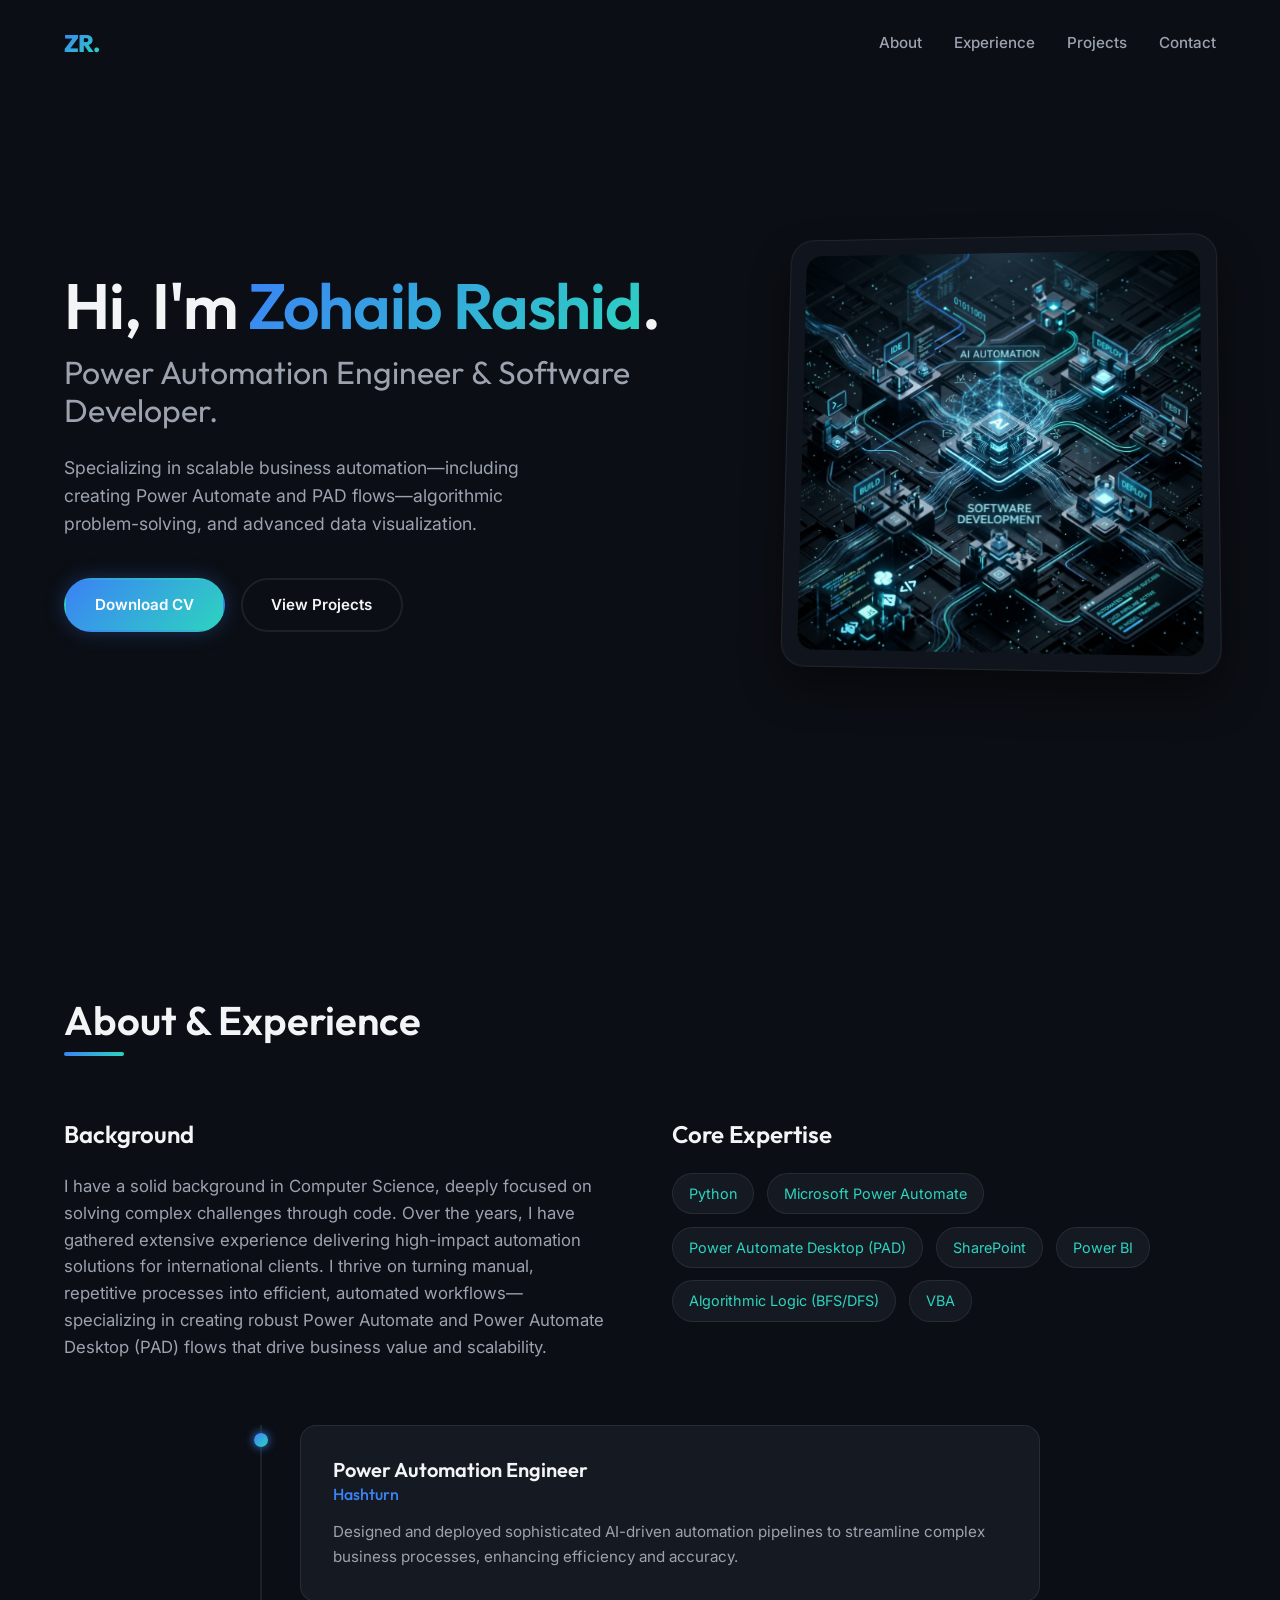
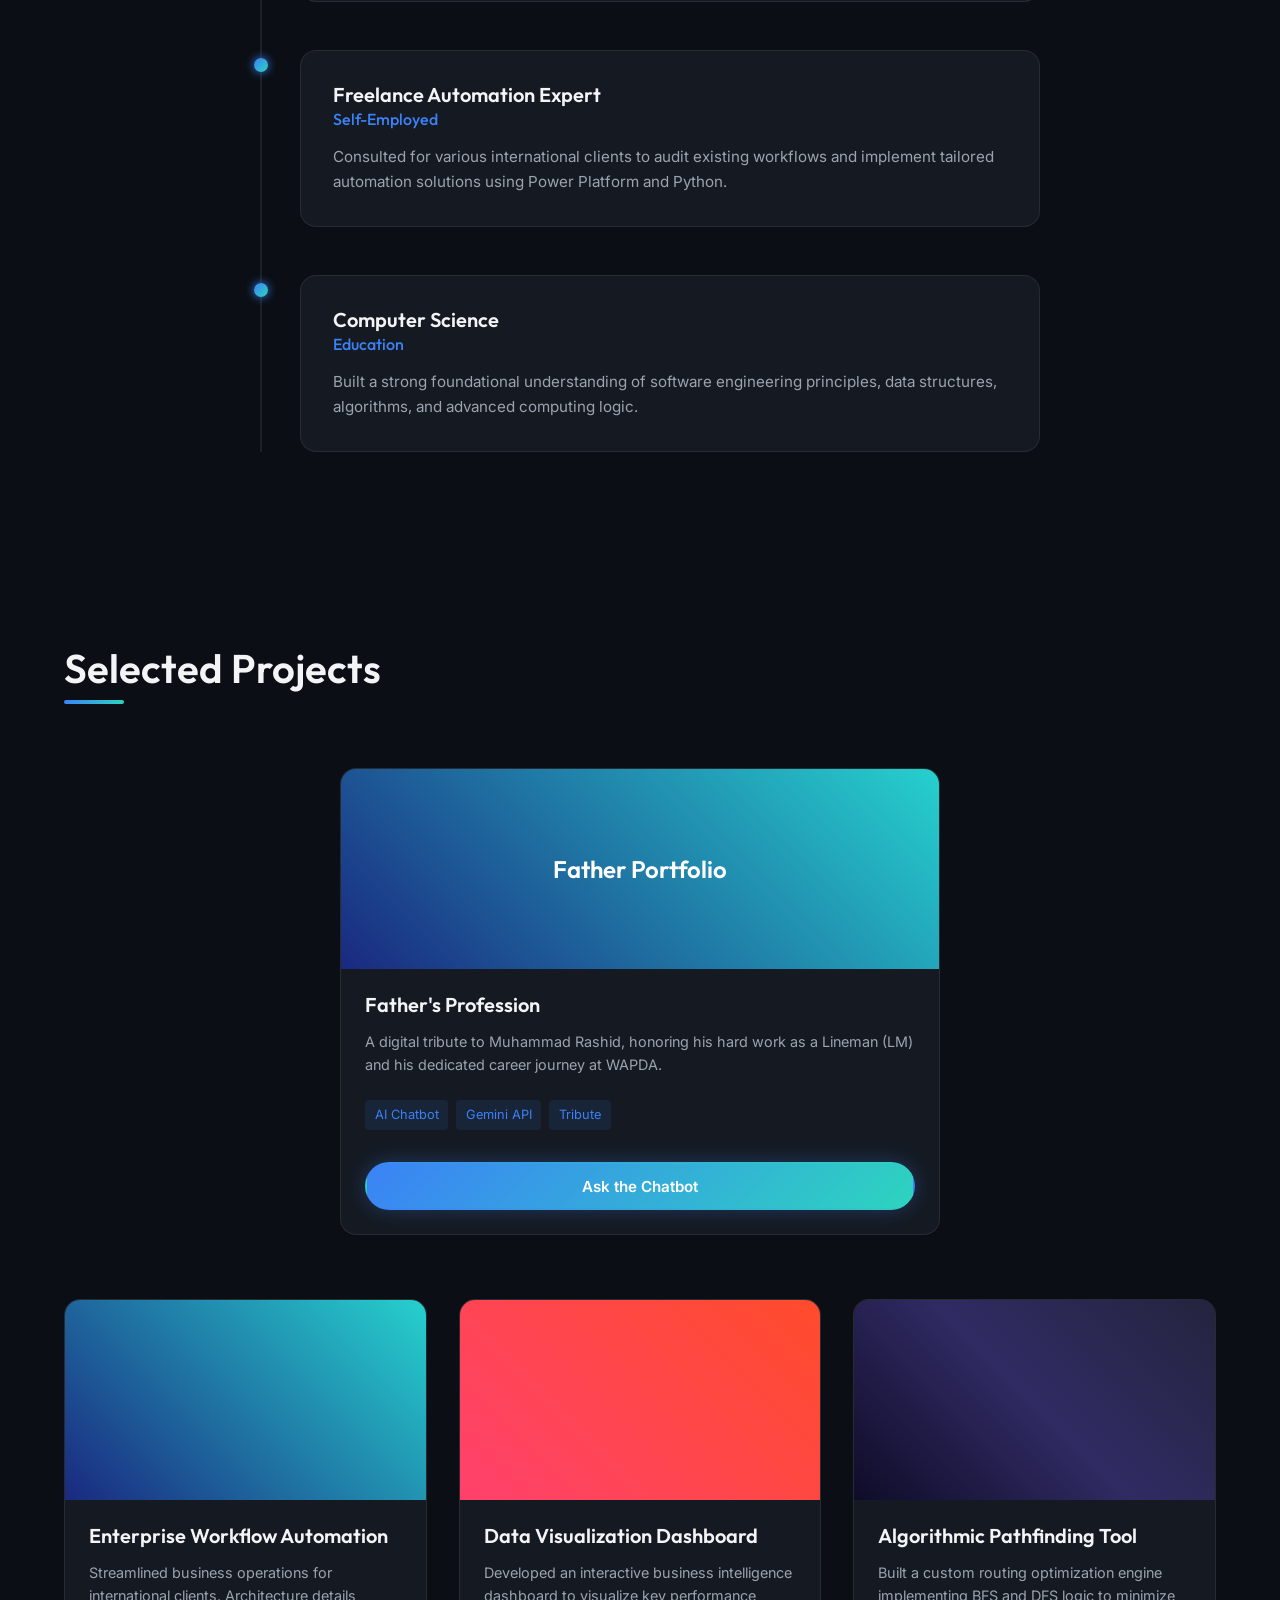
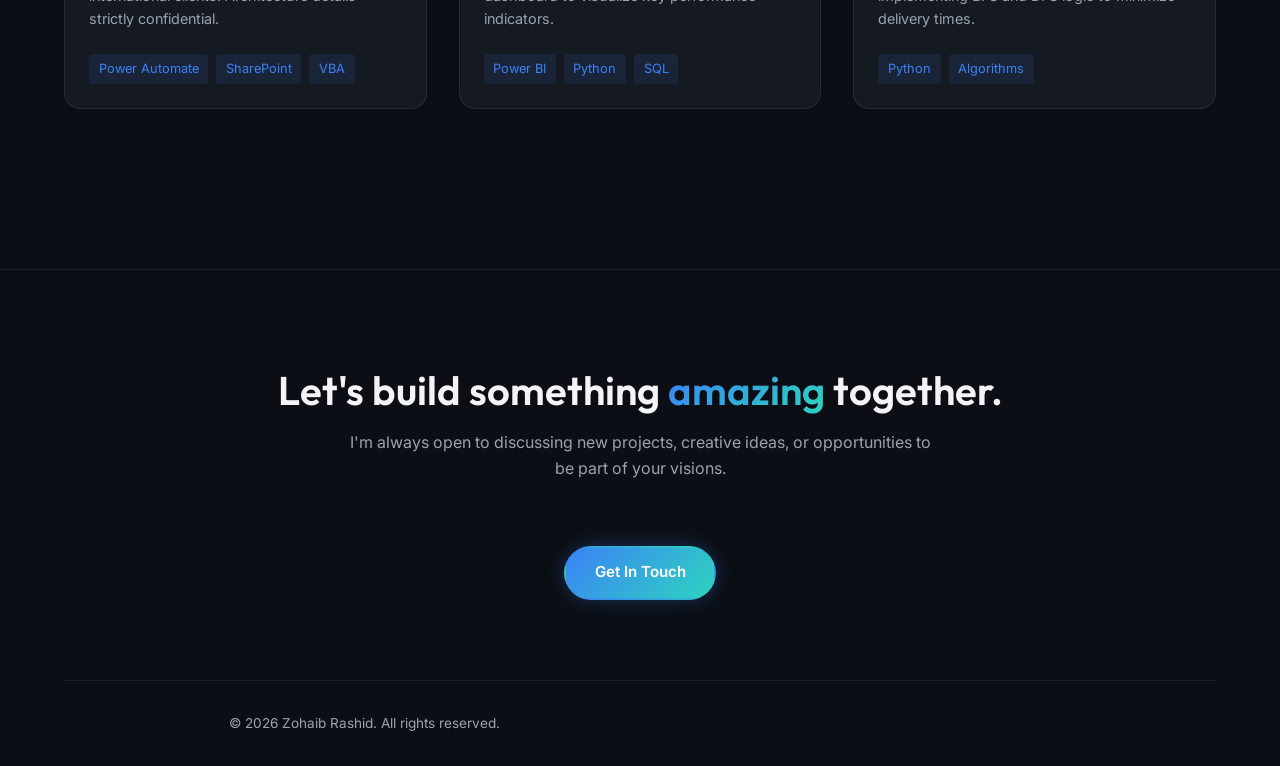
==== index.html @ 33fb885e "ZohaibRashid portfolio initial commit" ====
<!DOCTYPE html>
<html lang="en">
<head>
    <meta charset="UTF-8">
    <meta name="viewport" content="width=device-width, initial-scale=1.0">
    <meta name="description" content="Zohaib Rashid - Power Automation Engineer & Software Developer">
    <title>Zohaib Rashid | Portfolio</title>
    <!-- Google Fonts -->
    <link rel="preconnect" href="https://fonts.googleapis.com">
    <link rel="preconnect" href="https://fonts.gstatic.com" crossorigin>
    <link href="https://fonts.googleapis.com/css2?family=Outfit:wght@300;400;600;800&family=Inter:wght@300;400;500;600&display=swap" rel="stylesheet">
    <link rel="stylesheet" href="css/style.css">
</head>
<body>
    <!-- Header & Navigation -->
    <header id="header">
        <div class="container header-container">
            <div class="logo">
                <a href="#">ZR.</a>
            </div>
            <nav class="nav-links">
                <a href="#about">About</a>
                <a href="#experience">Experience</a>
                <a href="#projects">Projects</a>
                <a href="#contact">Contact</a>
            </nav>
            <div class="menu-toggle" id="mobile-menu">
                <span class="bar"></span>
                <span class="bar"></span>
                <span class="bar"></span>
            </div>
        </div>
    </header>

    <!-- Hero Section -->
    <section id="hero" class="hero-section">
        <div class="container hero-container">
            <div class="hero-content">
                <h1 class="animate-up">Hi, I'm <span class="highlight">Zohaib Rashid</span>.</h1>
                <h2 class="animate-up delay-1">Power Automation Engineer & Software Developer.</h2>
                <p class="animate-up delay-2">Specializing in scalable business automation—including creating Power Automate and PAD flows—algorithmic problem-solving, and advanced data visualization.</p>
                <div class="hero-buttons animate-up delay-3">
                    <a href="https://drive.google.com/file/d/1PL34IgERYpr03kIQ3vM1Sn13y4dw1L2f/view?usp=sharing" target="_blank" rel="noopener noreferrer" class="btn btn-primary">Download CV</a>
                    <a href="#projects" class="btn btn-secondary">View Projects</a>
                </div>
            </div>
            <div class="hero-visual animate-fade delay-4">
                <div class="glass-container">
                    <img src="assets/hero_placeholder.png" alt="Tech Abstract 3D" id="hero-img">
                </div>
            </div>
        </div>
    </section>

    <!-- About & Experience Section -->
    <section id="about" class="about-section">
        <div class="container">
            <div class="section-header scroll-reveal">
                <h2>About & Experience</h2>
                <div class="line"></div>
            </div>
            
            <div class="about-grid">
                <!-- Bio -->
                <div class="bio scroll-reveal">
                    <h3>Background</h3>
                    <p>I have a solid background in Computer Science, deeply focused on solving complex challenges through code. Over the years, I have gathered extensive experience delivering high-impact automation solutions for international clients. I thrive on turning manual, repetitive processes into efficient, automated workflows—specializing in creating robust Power Automate and Power Automate Desktop (PAD) flows that drive business value and scalability.</p>
                </div>

                <!-- Skills -->
                <div class="skills scroll-reveal delay-1">
                    <h3>Core Expertise</h3>
                    <div class="skills-container">
                        <span class="skill-tag">Python</span>
                        <span class="skill-tag">Microsoft Power Automate</span>
                        <span class="skill-tag">Power Automate Desktop (PAD)</span>
                        <span class="skill-tag">SharePoint</span>
                        <span class="skill-tag">Power BI</span>
                        <span class="skill-tag">Algorithmic Logic (BFS/DFS)</span>
                        <span class="skill-tag">VBA</span>
                    </div>
                </div>
            </div>

            <!-- Timeline -->
            <div class="timeline scroll-reveal delay-2" id="experience">
                <div class="timeline-item">
                    <div class="timeline-dot"></div>
                    <div class="timeline-content glass-card">
                        <h4>Power Automation Engineer</h4>
                        <h5>Hashturn</h5>
                        <p>Designed and deployed sophisticated AI-driven automation pipelines to streamline complex business processes, enhancing efficiency and accuracy.</p>
                    </div>
                </div>
                <div class="timeline-item">
                    <div class="timeline-dot"></div>
                    <div class="timeline-content glass-card">
                        <h4>Freelance Automation Expert</h4>
                        <h5>Self-Employed</h5>
                        <p>Consulted for various international clients to audit existing workflows and implement tailored automation solutions using Power Platform and Python.</p>
                    </div>
                </div>
                <div class="timeline-item">
                    <div class="timeline-dot"></div>
                    <div class="timeline-content glass-card">
                        <h4>Computer Science</h4>
                        <h5>Education</h5>
                        <p>Built a strong foundational understanding of software engineering principles, data structures, algorithms, and advanced computing logic.</p>
                    </div>
                </div>
            </div>
        </div>
    </section>

    <!-- Projects Section -->
    <section id="projects" class="projects-section">
        <div class="container">
            <div class="section-header scroll-reveal">
                <h2>Selected Projects</h2>
                <div class="line"></div>
            </div>

            <div class="projects-grid single-project" style="grid-template-columns: 1fr; max-width: 600px; margin: 0 auto; margin-bottom: 4rem;">
                <!-- Chatbot Trigger Project -->
                <div class="project-card glass-card scroll-reveal" id="father-tribute-card" style="cursor: pointer;">
                    <div class="project-image">
                        <div class="image-placeholder gradient-1" style="display:flex; align-items:center; justify-content:center;">
                            <h2 style="color:white; font-family:var(--font-heading);">Father Portfolio</h2>
                        </div>
                    </div>
                    <div class="project-info">
                        <h3>Father's Profession</h3>
                        <p>A digital tribute to Muhammad Rashid, honoring his hard work as a Lineman (LM) and his dedicated career journey at WAPDA.</p>
                        <div class="project-tags">
                            <span class="tag">AI Chatbot</span>
                            <span class="tag">Gemini API</span>
                            <span class="tag">Tribute</span>
                        </div>
                        <button class="btn btn-primary mt-4" style="width: 100%;" id="open-chat-btn">Ask the Chatbot</button>
                    </div>
                </div>
            </div>

            <!-- Dynamic Grid for Scalable Projects -->
            <div id="dynamic-projects-grid" class="projects-grid"></div>
        </div>
    </section>

    <!-- Footer / Contact Section -->
    <footer id="contact" class="footer-section">
        <div class="container text-center scroll-reveal">
            <h2>Let's build something <span class="highlight">amazing</span> together.</h2>
            <p>I'm always open to discussing new projects, creative ideas, or opportunities to be part of your visions.</p>
            <a href="mailto:contact@example.com" class="btn btn-primary mt-4">Get In Touch</a>
            
            <div class="footer-bottom">
                <p>&copy; 2026 Zohaib Rashid. All rights reserved.</p>
            </div>
        </div>
    </footer>

    <!-- Chat Modal -->
    <div class="chat-modal-overlay" id="chat-modal">
        <div class="chat-window glass-card">
            <div class="chat-header">
                <h3>Father's Profession Chatbot</h3>
                <button id="close-chat-btn" class="close-btn">&times;</button>
            </div>
            <div class="chat-messages" id="chat-messages">
                <div class="message bot-message">
                    <p>Hello! I am here to answer questions about Muhammad Rashid and his career at WAPDA. What would you like to know?</p>
                </div>
            </div>
            <div class="chat-input-area">
                <input type="text" id="chat-input" placeholder="Ask about LM or LS roles..." autocomplete="off" />
                <button id="send-chat-btn" class="btn btn-primary">Send</button>
            </div>
        </div>
    </div>

    <script src="js/main.js"></script>
    <script src="js/projects.js"></script>
</body>
</html>
---- css/style.css ----
/* 
 * Zohaib Rashid - Personal Portfolio 
 * Main Stylesheet 
 */

:root {
    /* Color Palette - Dark & Sleek */
    --bg-main: #0B0E14; /* Deep charcoal / black */
    --bg-secondary: #151A22; /* Slightly lighter card background */
    --bg-glass: rgba(21, 26, 34, 0.6);
    --border-glass: rgba(255, 255, 255, 0.08);
    
    --text-primary: #F3F4F6;
    --text-secondary: #9CA3AF;
    
    /* Vibrant Accents */
    --accent-primary: #3B82F6; /* Bright Blue */
    --accent-secondary: #2DD4BF; /* Teal */
    --accent-gradient: linear-gradient(135deg, var(--accent-primary), var(--accent-secondary));
    --glow-shadow: 0 0 20px rgba(59, 130, 246, 0.3);

    /* Typography */
    --font-heading: 'Outfit', sans-serif;
    --font-body: 'Inter', sans-serif;

    /* Spacing & Transitions */
    --transition-fast: 0.2s ease;
    --transition-smooth: 0.4s cubic-bezier(0.16, 1, 0.3, 1);
    --border-radius-lg: 16px;
    --border-radius-md: 12px;
    --border-radius-pill: 999px;
}

/* Base Styles & Reset */
* {
    margin: 0;
    padding: 0;
    box-sizing: border-box;
}

html {
    scroll-behavior: smooth;
}

body {
    background-color: var(--bg-main);
    color: var(--text-primary);
    font-family: var(--font-body);
    line-height: 1.6;
    overflow-x: hidden;
}

h1, h2, h3, h4, h5, h6 {
    font-family: var(--font-heading);
    font-weight: 600;
    line-height: 1.2;
}

a {
    text-decoration: none;
    color: inherit;
    transition: var(--transition-fast);
}

.container {
    width: 90%;
    max-width: 1200px;
    margin: 0 auto;
}

.highlight {
    background: var(--accent-gradient);
    -webkit-background-clip: text;
    -webkit-text-fill-color: transparent;
    background-clip: text;
    display: inline-block;
}

/* Utilities */
.mt-4 { margin-top: 2rem; }
.text-center { text-align: center; }

/* Header & Navigation */
header {
    position: fixed;
    top: 0;
    width: 100%;
    z-index: 1000;
    padding: 1.5rem 0;
    transition: var(--transition-smooth);
    background: transparent;
}

header.scrolled {
    background: rgba(11, 14, 20, 0.85);
    backdrop-filter: blur(12px);
    -webkit-backdrop-filter: blur(12px);
    border-bottom: 1px solid var(--border-glass);
    padding: 1rem 0;
}

.header-container {
    display: flex;
    justify-content: space-between;
    align-items: center;
}

.logo a {
    font-family: var(--font-heading);
    font-weight: 800;
    font-size: 1.5rem;
    letter-spacing: -1px;
    background: var(--accent-gradient);
    -webkit-background-clip: text;
    -webkit-text-fill-color: transparent;
}

.nav-links {
    display: flex;
    gap: 2rem;
}

.nav-links a {
    font-size: 0.95rem;
    font-weight: 500;
    color: var(--text-secondary);
    position: relative;
}

.nav-links a::after {
    content: '';
    position: absolute;
    width: 0;
    height: 2px;
    bottom: -4px;
    left: 0;
    background: var(--accent-gradient);
    transition: width var(--transition-smooth);
}

.nav-links a:hover {
    color: var(--text-primary);
}

.nav-links a:hover::after {
    width: 100%;
}

.menu-toggle {
    display: none;
    flex-direction: column;
    gap: 5px;
    cursor: pointer;
}

.menu-toggle .bar {
    width: 25px;
    height: 2px;
    background-color: var(--text-primary);
    transition: var(--transition-fast);
}

/* Buttons */
.btn {
    display: inline-block;
    padding: 0.8rem 1.8rem;
    font-family: var(--font-body);
    font-weight: 600;
    font-size: 0.95rem;
    border-radius: var(--border-radius-pill);
    cursor: pointer;
    transition: all var(--transition-smooth);
    border: 2px solid transparent;
}

.btn-primary {
    background: var(--accent-gradient);
    color: #fff;
    box-shadow: var(--glow-shadow);
}

.btn-primary:hover {
    transform: translateY(-2px);
    box-shadow: 0 0 25px rgba(45, 212, 191, 0.4);
}

.btn-secondary {
    background: transparent;
    border-color: var(--border-glass);
    color: var(--text-primary);
}

.btn-secondary:hover {
    border-color: var(--accent-primary);
    background: rgba(59, 130, 246, 0.1);
    transform: translateY(-2px);
}

/* Sections */
section {
    padding: 6rem 0;
}

.section-header {
    margin-bottom: 4rem;
}

.section-header h2 {
    font-size: 2.5rem;
    margin-bottom: 0.5rem;
}

.section-header .line {
    width: 60px;
    height: 4px;
    background: var(--accent-gradient);
    border-radius: 2px;
}

/* Hero Section */
.hero-section {
    min-height: 100vh;
    display: flex;
    align-items: center;
    padding-top: 6rem;
}

.hero-container {
    display: grid;
    grid-template-columns: 1.2fr 0.8fr;
    gap: 4rem;
    align-items: center;
}

.hero-content h1 {
    font-size: 4rem;
    margin-bottom: 0.5rem;
    letter-spacing: -1px;
}

.hero-content h2 {
    font-size: 2rem;
    color: var(--text-secondary);
    font-weight: 400;
    margin-bottom: 1.5rem;
}

.hero-content p {
    font-size: 1.1rem;
    color: var(--text-secondary);
    margin-bottom: 2.5rem;
    max-width: 500px;
}

.hero-buttons {
    display: flex;
    gap: 1rem;
}

.hero-visual {
    position: relative;
}

.glass-container {
    background: var(--bg-glass);
    border: 1px solid var(--border-glass);
    border-radius: 24px;
    padding: 1rem;
    backdrop-filter: blur(10px);
    box-shadow: 0 20px 40px rgba(0,0,0,0.4);
    transform: perspective(1000px) rotateY(-5deg) rotateX(5deg);
    transition: transform 0.5s ease;
}

.glass-container:hover {
    transform: perspective(1000px) rotateY(0deg) rotateX(0deg);
}

.glass-container img {
    width: 100%;
    height: auto;
    border-radius: var(--border-radius-lg);
    display: block;
    object-fit: cover;
}

/* About & Experience Section */
.about-grid {
    display: grid;
    grid-template-columns: 1fr 1fr;
    gap: 4rem;
    margin-bottom: 4rem;
}

.bio h3, .skills h3 {
    font-size: 1.5rem;
    margin-bottom: 1.5rem;
    color: var(--text-primary);
}

.bio p {
    color: var(--text-secondary);
    font-size: 1.05rem;
}

.skills-container {
    display: flex;
    flex-wrap: wrap;
    gap: 0.8rem;
}

.skill-tag {
    background: var(--bg-secondary);
    border: 1px solid var(--border-glass);
    padding: 0.5rem 1rem;
    border-radius: var(--border-radius-pill);
    font-size: 0.9rem;
    color: var(--accent-secondary);
    transition: var(--transition-fast);
}

.skill-tag:hover {
    background: rgba(45, 212, 191, 0.1);
    border-color: var(--accent-secondary);
    transform: translateY(-2px);
}

/* Timeline */
.timeline {
    position: relative;
    max-width: 800px;
    margin: 0 auto;
}

.timeline::before {
    content: '';
    position: absolute;
    left: 20px;
    top: 0;
    height: 100%;
    width: 2px;
    background: var(--border-glass);
}

.timeline-item {
    position: relative;
    padding-left: 60px;
    margin-bottom: 3rem;
}

.timeline-item:last-child {
    margin-bottom: 0;
}

.timeline-dot {
    position: absolute;
    left: 14px;
    top: 8px;
    width: 14px;
    height: 14px;
    border-radius: 50%;
    background: var(--accent-gradient);
    box-shadow: 0 0 10px var(--accent-primary);
}

.glass-card {
    background: var(--bg-secondary);
    border: 1px solid var(--border-glass);
    border-radius: var(--border-radius-lg);
    padding: 2rem;
    transition: var(--transition-smooth);
}

.glass-card:hover {
    transform: translateY(-5px);
    border-color: rgba(255, 255, 255, 0.15);
    box-shadow: 0 10px 30px rgba(0,0,0,0.5);
}

.timeline-content h4 {
    font-size: 1.25rem;
    color: var(--text-primary);
    margin-bottom: 0.2rem;
}

.timeline-content h5 {
    font-size: 1rem;
    color: var(--accent-primary);
    font-weight: 500;
    margin-bottom: 1rem;
}

.timeline-content p {
    color: var(--text-secondary);
    font-size: 0.95rem;
}

/* Projects Section */
.projects-grid {
    display: grid;
    grid-template-columns: repeat(auto-fill, minmax(320px, 1fr));
    gap: 2rem;
}

.project-card {
    padding: 0;
    overflow: hidden;
    display: flex;
    flex-direction: column;
}

.project-image {
    width: 100%;
    height: 200px;
    overflow: hidden;
}

.image-placeholder {
    width: 100%;
    height: 100%;
    transition: transform 0.5s ease;
}

.gradient-1 { background: linear-gradient(45deg, #1A2980, #26D0CE); }
.gradient-2 { background: linear-gradient(45deg, #FF416C, #FF4B2B); }
.gradient-3 { background: linear-gradient(45deg, #0f0c29, #302b63, #24243e); }

.project-card:hover .image-placeholder {
    transform: scale(1.05);
}

.project-info {
    padding: 1.5rem;
    flex-grow: 1;
    display: flex;
    flex-direction: column;
}

.project-info h3 {
    font-size: 1.25rem;
    margin-bottom: 0.8rem;
}

.project-info p {
    color: var(--text-secondary);
    font-size: 0.9rem;
    margin-bottom: 1.5rem;
    flex-grow: 1;
}

.project-tags {
    display: flex;
    flex-wrap: wrap;
    gap: 0.5rem;
}

.project-tags .tag {
    font-size: 0.8rem;
    color: var(--accent-primary);
    background: rgba(59, 130, 246, 0.1);
    padding: 0.3rem 0.6rem;
    border-radius: 4px;
}

/* Footer Section */
.footer-section {
    padding: 6rem 0 2rem;
    border-top: 1px solid var(--border-glass);
    margin-top: 4rem;
}

.footer-section h2 {
    font-size: 2.5rem;
    margin-bottom: 1rem;
}

.footer-section p {
    color: var(--text-secondary);
    max-width: 600px;
    margin: 0 auto 2rem;
}

.footer-bottom {
    margin-top: 5rem;
    padding-top: 2rem;
    border-top: 1px solid var(--border-glass);
}

.footer-bottom p {
    font-size: 0.85rem;
    margin: 0;
}

/* Animations & Interactions */
.animate-up {
    opacity: 0;
    transform: translateY(30px);
    animation: fadeUp 0.8s cubic-bezier(0.16, 1, 0.3, 1) forwards;
}

.animate-fade {
    opacity: 0;
    animation: fadeIn 1s ease forwards;
}

.delay-1 { animation-delay: 0.1s; }
.delay-2 { animation-delay: 0.2s; }
.delay-3 { animation-delay: 0.3s; }
.delay-4 { animation-delay: 0.4s; }

@keyframes fadeUp {
    to {
        opacity: 1;
        transform: translateY(0);
    }
}

@keyframes fadeIn {
    to {
        opacity: 1;
    }
}

/* Scroll Reveal Classes (Handled by JS) */
.scroll-reveal {
    opacity: 0;
    transform: translateY(40px);
    transition: all 0.8s cubic-bezier(0.16, 1, 0.3, 1);
}

.scroll-reveal.visible {
    opacity: 1;
    transform: translateY(0);
}

/* Chatbot Modal Styles */
.chat-modal-overlay {
    position: fixed;
    top: 0;
    left: 0;
    width: 100%;
    height: 100%;
    background: rgba(11, 14, 20, 0.8);
    backdrop-filter: blur(5px);
    z-index: 2000;
    display: flex;
    justify-content: center;
    align-items: center;
    opacity: 0;
    pointer-events: none;
    transition: opacity 0.3s ease;
}

.chat-modal-overlay.active {
    opacity: 1;
    pointer-events: all;
}

.chat-window {
    width: 90%;
    max-width: 500px;
    height: 80vh;
    max-height: 600px;
    display: flex;
    flex-direction: column;
    padding: 1.5rem;
    background: var(--bg-secondary);
    transform: translateY(20px) scale(0.95);
    transition: transform 0.3s ease;
}

.chat-modal-overlay.active .chat-window {
    transform: translateY(0) scale(1);
}

.chat-header {
    display: flex;
    justify-content: space-between;
    align-items: center;
    border-bottom: 1px solid var(--border-glass);
    padding-bottom: 1rem;
    margin-bottom: 1rem;
}

.chat-header h3 {
    font-size: 1.25rem;
    color: var(--accent-primary);
}

.close-btn {
    background: transparent;
    border: none;
    color: var(--text-secondary);
    font-size: 1.5rem;
    cursor: pointer;
    transition: color 0.2s;
}

.close-btn:hover {
    color: #ef4444;
}

.chat-messages {
    flex: 1;
    overflow-y: auto;
    display: flex;
    flex-direction: column;
    gap: 1rem;
    padding-right: 0.5rem;
    margin-bottom: 1rem;
}

/* Custom Scrollbar for chat */
.chat-messages::-webkit-scrollbar {
    width: 6px;
}
.chat-messages::-webkit-scrollbar-track {
    background: rgba(0,0,0,0.2);
}
.chat-messages::-webkit-scrollbar-thumb {
    background: var(--border-glass);
    border-radius: 4px;
}

.message {
    max-width: 85%;
    padding: 0.8rem 1rem;
    border-radius: 16px;
    font-size: 0.95rem;
    line-height: 1.5;
    word-wrap: break-word;
}

.bot-message {
    background: rgba(45, 212, 191, 0.1);
    border: 1px solid var(--accent-secondary);
    color: var(--text-primary);
    align-self: flex-start;
    border-bottom-left-radius: 4px;
}

.user-message {
    background: var(--accent-gradient);
    color: #fff;
    align-self: flex-end;
    border-bottom-right-radius: 4px;
}

.chat-input-area {
    display: flex;
    gap: 0.5rem;
    margin-top: auto;
}

#chat-input {
    flex: 1;
    background: var(--bg-main);
    border: 1px solid var(--border-glass);
    padding: 0.8rem 1rem;
    border-radius: var(--border-radius-pill);
    color: var(--text-primary);
    font-family: var(--font-body);
    outline: none;
    transition: border-color 0.2s;
}

#chat-input:focus {
    border-color: var(--accent-primary);
}

.chat-input-area .btn {
    padding: 0.8rem 1.5rem;
}

.typing-indicator {
    align-self: flex-start;
    color: var(--text-secondary);
    font-size: 0.85rem;
    font-style: italic;
    display: none;
}

/* Responsive Design */
@media (max-width: 992px) {
    .hero-container {
        grid-template-columns: 1fr;
        text-align: center;
    }
    
    .hero-content p {
        margin: 0 auto 2.5rem;
    }
    
    .hero-buttons {
        justify-content: center;
    }
    
    .glass-container {
        max-width: 600px;
        margin: 0 auto;
        transform: none;
    }
    
    .glass-container:hover {
        transform: translateY(-10px);
    }
}

@media (max-width: 768px) {
    section {
        padding: 4rem 0;
    }

    .section-header {
        margin-bottom: 2.5rem;
    }

    .section-header h2 {
        font-size: 2rem;
    }

    .nav-links {
        display: none;
        position: absolute;
        top: 100%;
        left: 0;
        width: 100%;
        background: rgba(11, 14, 20, 0.95);
        backdrop-filter: blur(10px);
        flex-direction: column;
        padding: 2rem 0;
        text-align: center;
        border-bottom: 1px solid var(--border-glass);
    }

    .nav-links.active {
        display: flex;
    }

    .menu-toggle {
        display: flex;
    }

    .about-grid {
        grid-template-columns: 1fr;
        gap: 2rem;
    }
    
    .hero-content h1 {
        font-size: 3rem;
    }
    
    .hero-content h2 {
        font-size: 1.5rem;
    }
    
    .hero-section {
        padding-top: 8rem;
        min-height: auto;
    }
}

@media (max-width: 480px) {
    section {
        padding: 3rem 0;
    }

    .hero-section {
        padding-top: 7rem;
    }

    .hero-content h1 {
        font-size: 2.5rem;
    }
    
    .hero-content h2 {
        font-size: 1.25rem;
    }

    .hero-content p {
        font-size: 1rem;
    }

    .hero-buttons {
        flex-direction: column;
        gap: 1rem;
    }
    
    .btn {
        width: 100%;
    }

    .timeline::before {
        left: 10px;
    }
    
    .timeline-item {
        padding-left: 30px;
        margin-bottom: 2rem;
    }
    
    .timeline-dot {
        left: 4px;
    }

    .glass-card {
        padding: 1.5rem;
    }
    
    .bio h3, .skills h3 {
        font-size: 1.25rem;
    }
}
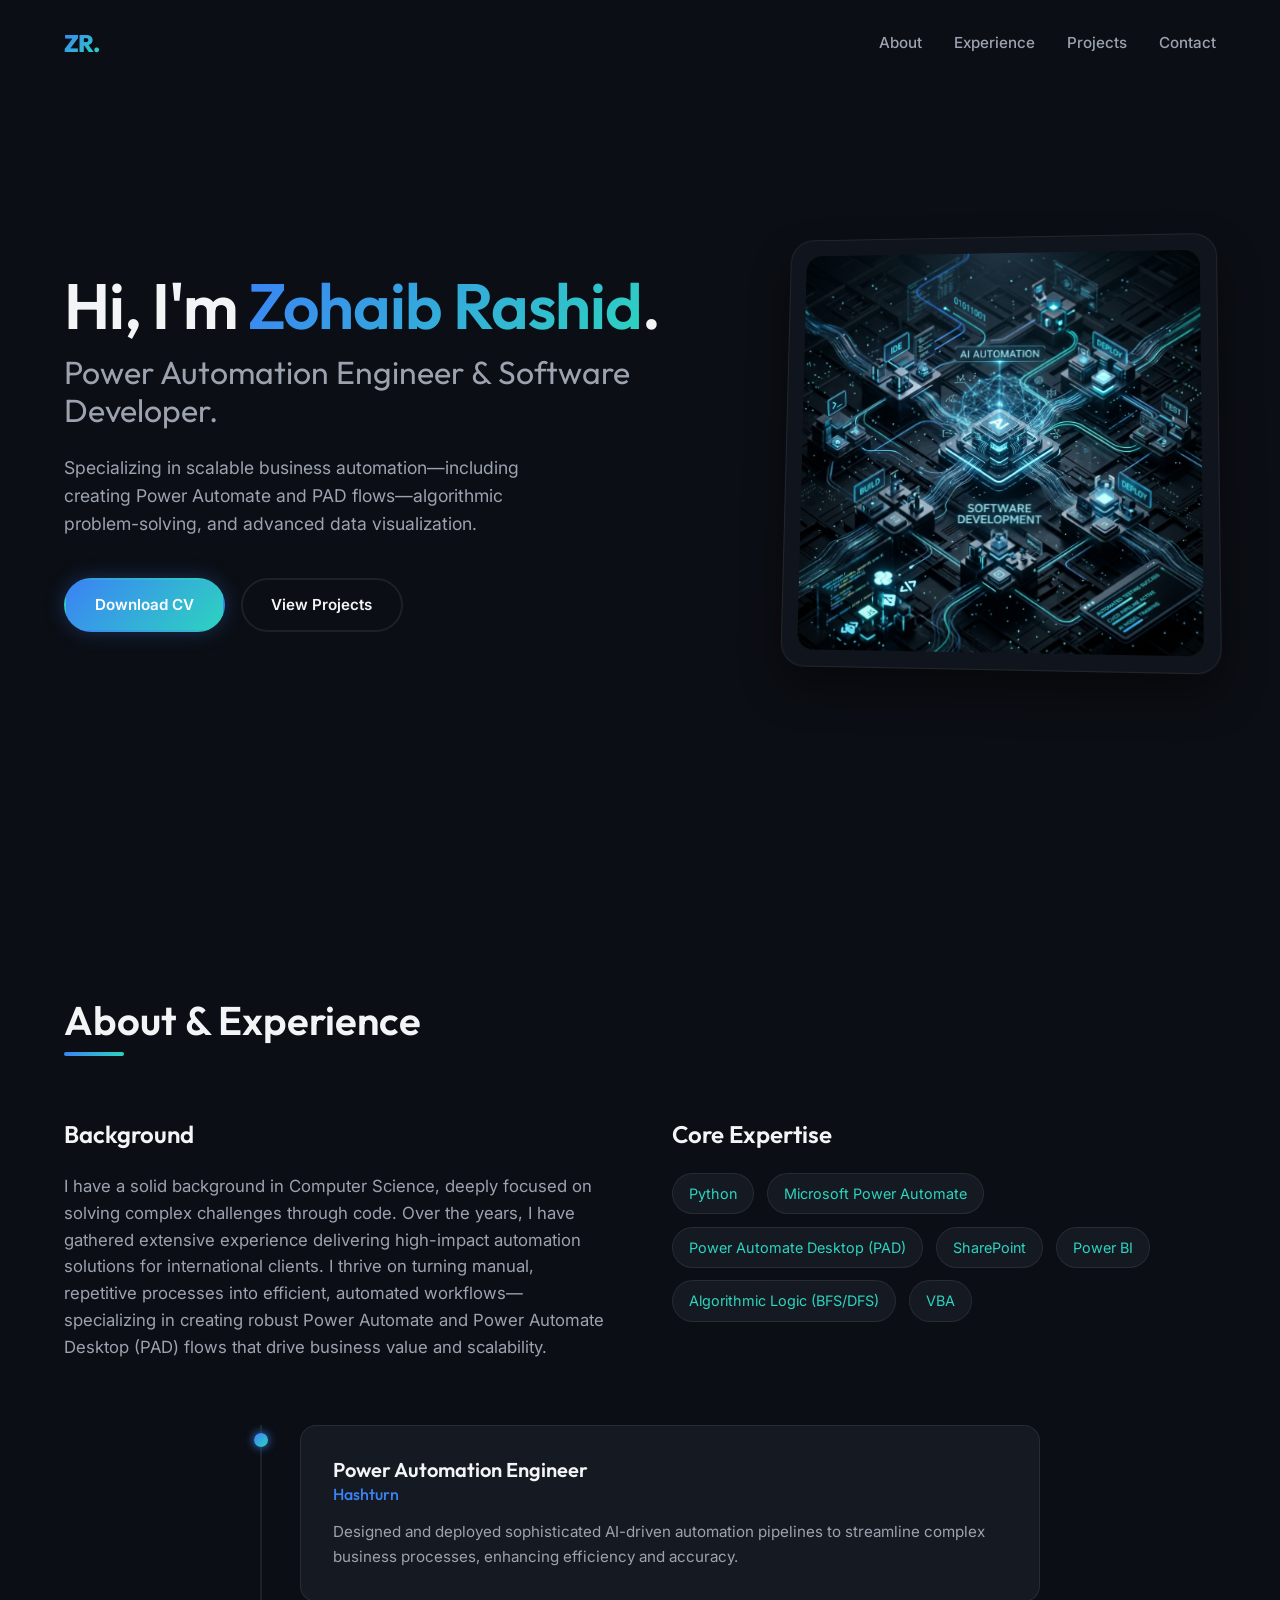
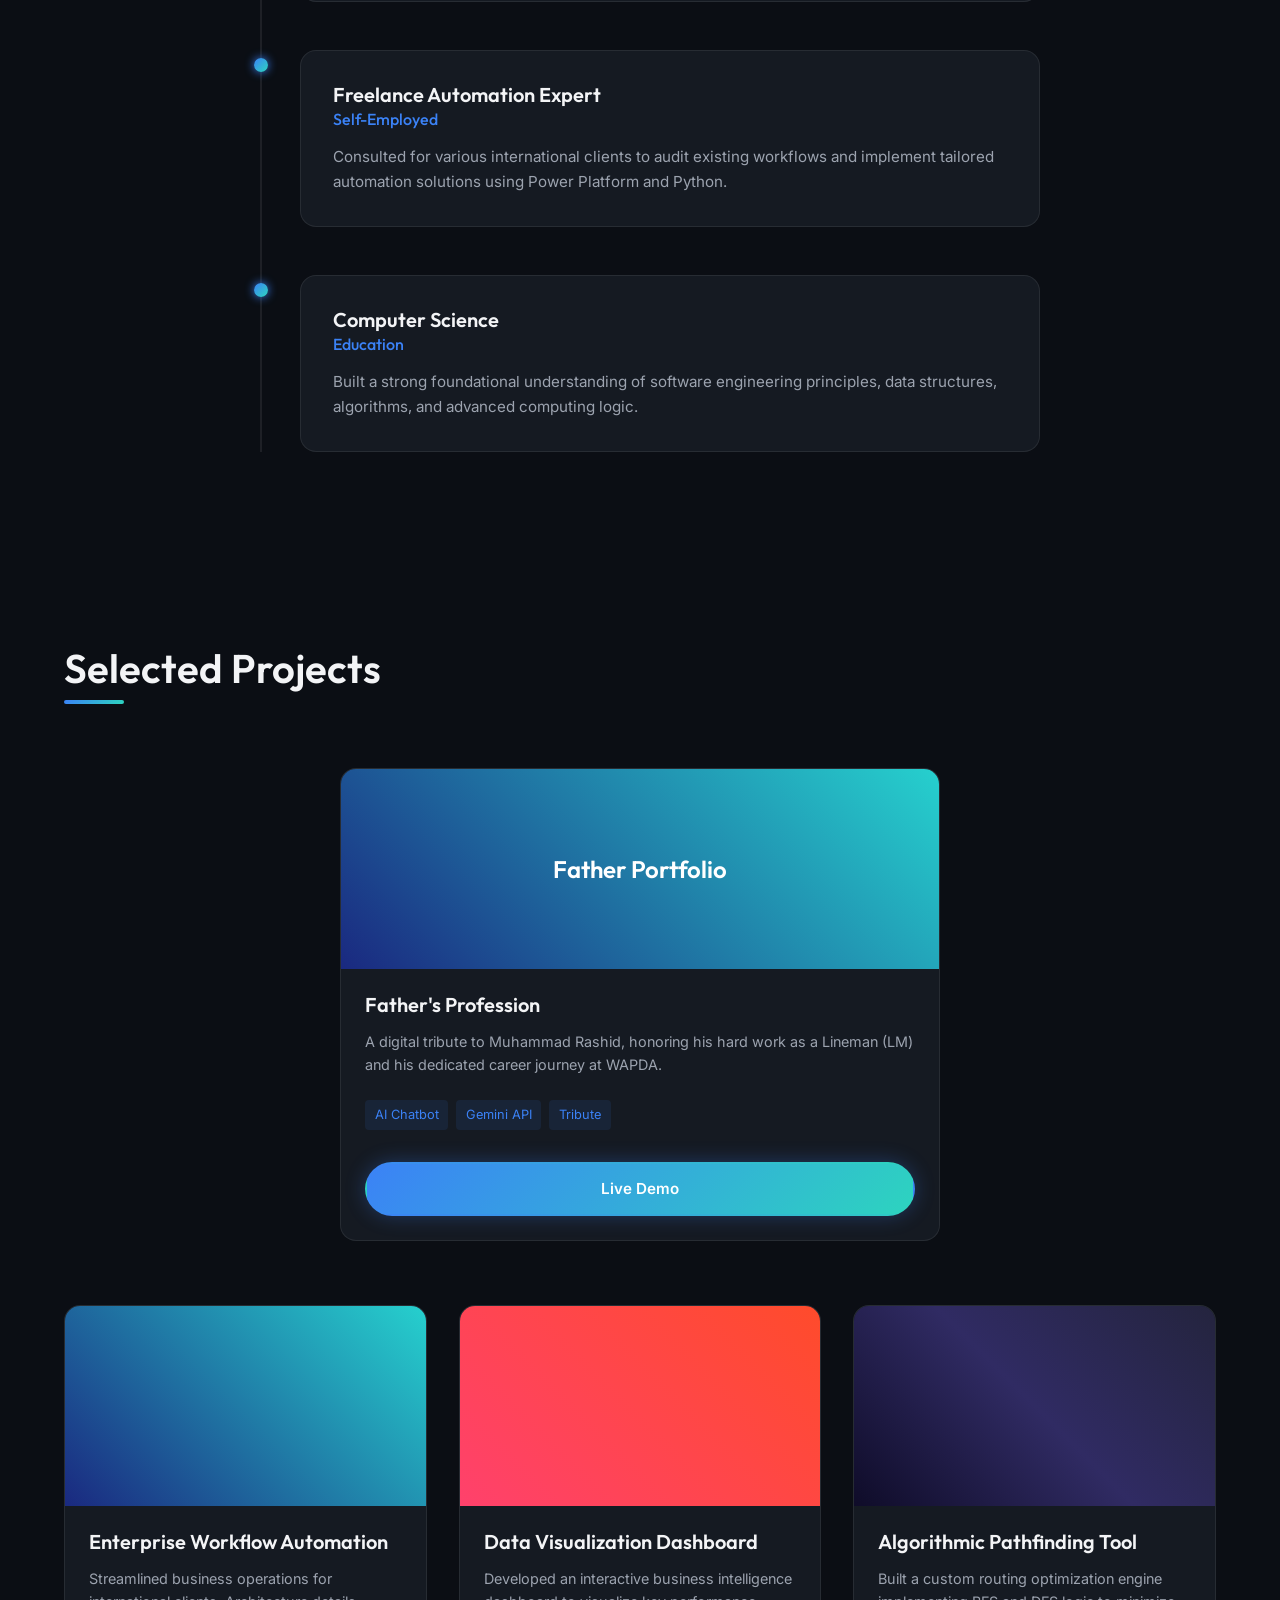
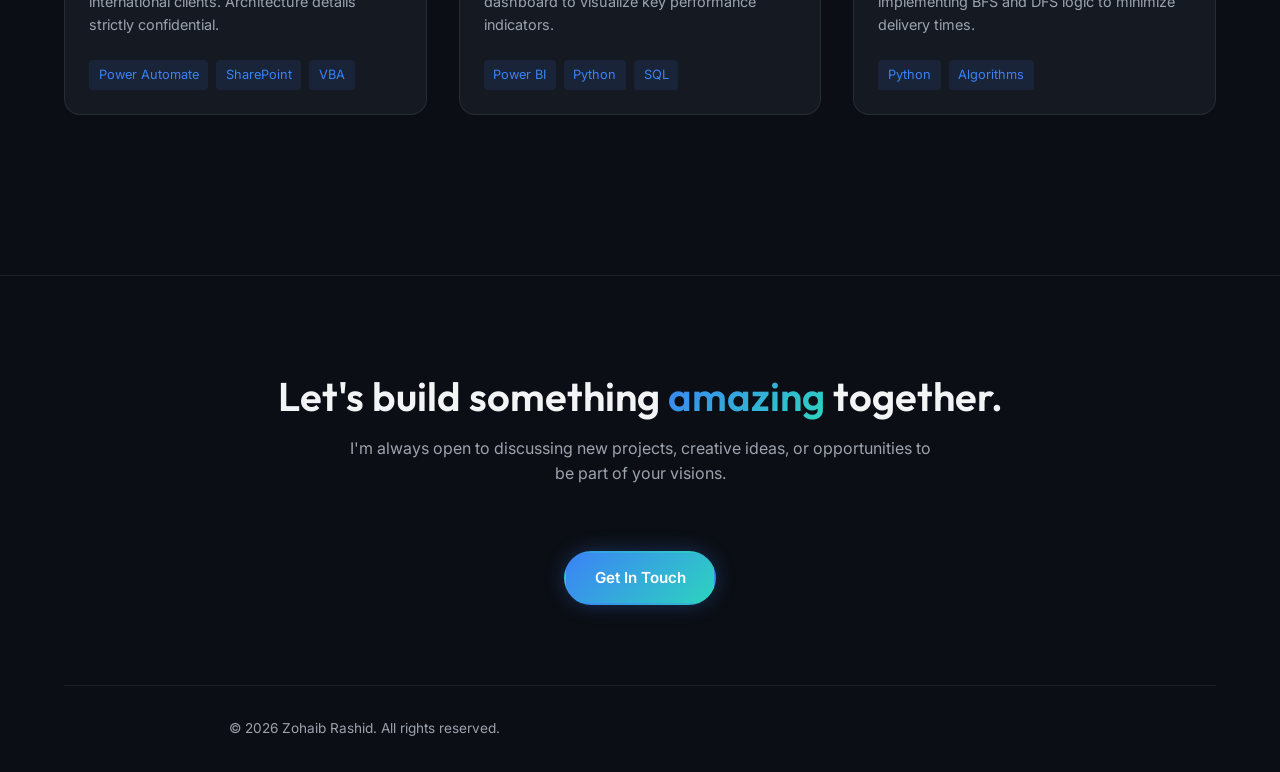
==== commit fe6cdc52: "Please provide the code changes or file summaries so I can generate the commit message for you." ====
--- a/index.html
+++ b/index.html
@@ -122,23 +122,25 @@
 
             <div class="projects-grid single-project" style="grid-template-columns: 1fr; max-width: 600px; margin: 0 auto; margin-bottom: 4rem;">
                 <!-- Chatbot Trigger Project -->
-                <div class="project-card glass-card scroll-reveal" id="father-tribute-card" style="cursor: pointer;">
-                    <div class="project-image">
-                        <div class="image-placeholder gradient-1" style="display:flex; align-items:center; justify-content:center;">
-                            <h2 style="color:white; font-family:var(--font-heading);">Father Portfolio</h2>
+                <a href="chatbot.html" target="_blank" style="display: block; text-decoration: none; color: inherit;">
+                    <div class="project-card glass-card scroll-reveal" id="father-tribute-card" style="cursor: pointer;">
+                        <div class="project-image">
+                            <div class="image-placeholder gradient-1" style="display:flex; align-items:center; justify-content:center;">
+                                <h2 style="color:white; font-family:var(--font-heading);">Father Portfolio</h2>
+                            </div>
+                        </div>
+                        <div class="project-info">
+                            <h3>Father's Profession</h3>
+                            <p>A digital tribute to Muhammad Rashid, honoring his hard work as a Lineman (LM) and his dedicated career journey at WAPDA.</p>
+                            <div class="project-tags">
+                                <span class="tag">AI Chatbot</span>
+                                <span class="tag">Gemini API</span>
+                                <span class="tag">Tribute</span>
+                            </div>
+                            <div class="btn btn-primary mt-4" style="width: 100%; text-align: center;">Live Demo</div>
                         </div>
                     </div>
-                    <div class="project-info">
-                        <h3>Father's Profession</h3>
-                        <p>A digital tribute to Muhammad Rashid, honoring his hard work as a Lineman (LM) and his dedicated career journey at WAPDA.</p>
-                        <div class="project-tags">
-                            <span class="tag">AI Chatbot</span>
-                            <span class="tag">Gemini API</span>
-                            <span class="tag">Tribute</span>
-                        </div>
-                        <button class="btn btn-primary mt-4" style="width: 100%;" id="open-chat-btn">Ask the Chatbot</button>
-                    </div>
-                </div>
+                </a>
             </div>
 
             <!-- Dynamic Grid for Scalable Projects -->
@@ -159,24 +161,6 @@
         </div>
     </footer>
 
-    <!-- Chat Modal -->
-    <div class="chat-modal-overlay" id="chat-modal">
-        <div class="chat-window glass-card">
-            <div class="chat-header">
-                <h3>Father's Profession Chatbot</h3>
-                <button id="close-chat-btn" class="close-btn">&times;</button>
-            </div>
-            <div class="chat-messages" id="chat-messages">
-                <div class="message bot-message">
-                    <p>Hello! I am here to answer questions about Muhammad Rashid and his career at WAPDA. What would you like to know?</p>
-                </div>
-            </div>
-            <div class="chat-input-area">
-                <input type="text" id="chat-input" placeholder="Ask about LM or LS roles..." autocomplete="off" />
-                <button id="send-chat-btn" class="btn btn-primary">Send</button>
-            </div>
-        </div>
-    </div>
 
     <script src="js/main.js"></script>
     <script src="js/projects.js"></script>
